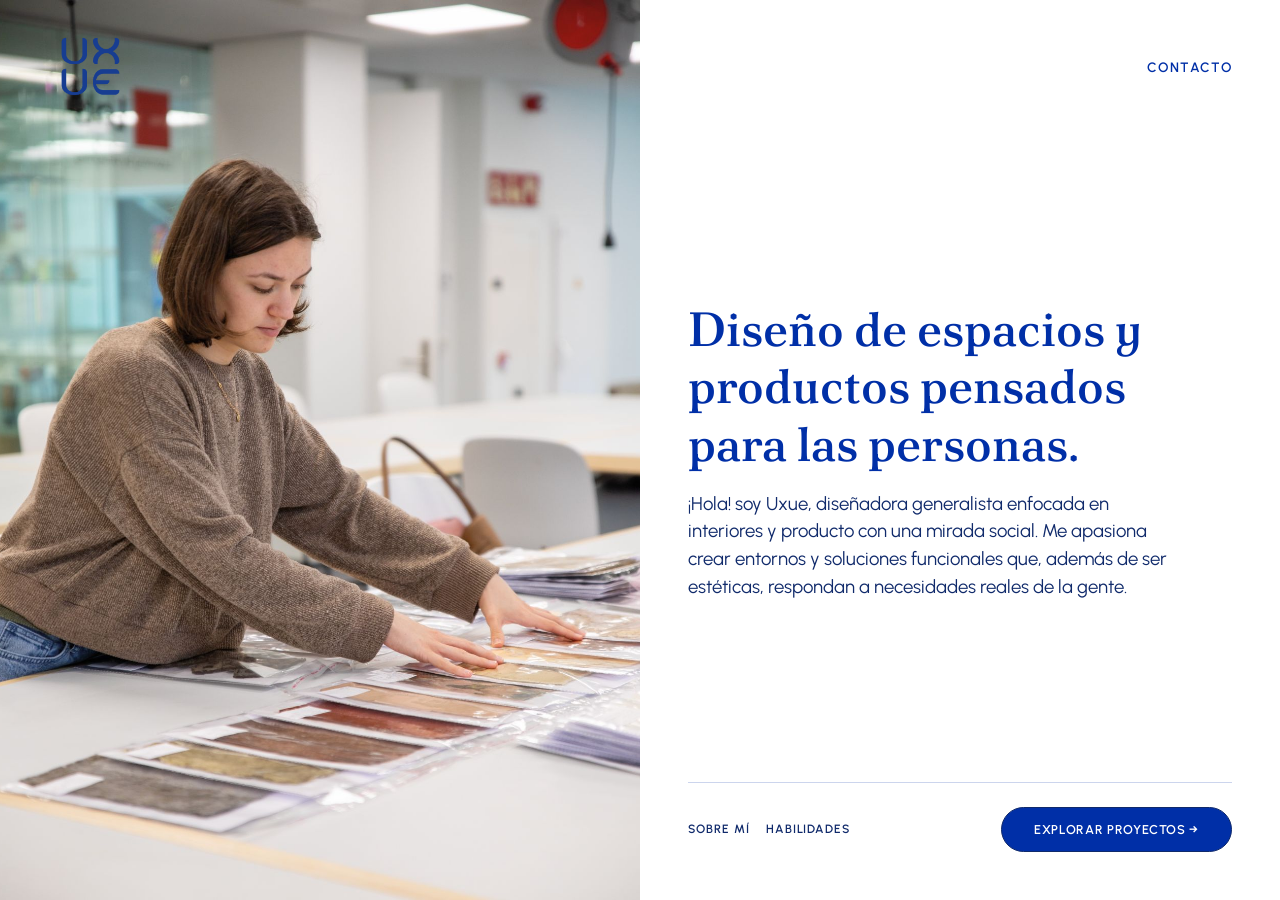
==== index.html @ 24bd2b3d "About Creo la sección "sobre mí" y su respectivo css. Me doy cuenta de que no he tenido el diseño mo" ====
<!doctype html>
<html lang="es">
  <head>
    <meta charset="UTF-8" />
    <meta name="viewport" content="width=device-width, initial-scale=1.0" />
    <title>uxuedesign</title>
    <!--Google fonts-->
    <link rel="preconnect" href="https://fonts.googleapis.com" />
    <link rel="preconnect" href="https://fonts.gstatic.com" crossorigin />
    <!--Títulos: Poltawski Nowi, Texto: Urbanist-->
    <link
      href="https://fonts.googleapis.com/css2?family=Poltawski+Nowy:ital,wght@0,400..700;1,400..700&family=Urbanist:ital,wght@0,100..900;1,100..900&display=swap"
      rel="stylesheet"
    />
    <!--CSS de Bootstrap-->
    <link
      href="https://cdn.jsdelivr.net/npm/bootstrap@5.3.0/dist/css/bootstrap.min.css"
      rel="stylesheet"
    />
    <!--Mi CSS-->
    <link rel="stylesheet" href="css/main.css" />
  </head>
  <body>
    <!--Navbar y logo-->
    <header
      class="cabecera-principal1 position-absolute top-0 start-0 w-100 py-4"
    >
      <div
        class="container-fluid px-4 px-lg-5 d-flex justify-content-between align-items-center"
      >
        <a href="index.html" class="enlace-logo">
          <img src="img/logouxue.png" alt="Uxue Design Logo" class="logo" />
        </a>
        <nav class="navegacion-minima">
          <a href="#contacto" class="enlace-nav">Contacto</a>
        </nav>
      </div>
    </header>

    <!--Hero-->
    <main>
      <section
        id="hero"
        class="seccion-hero container-fluid p-0 overflow-hidden"
      >
        <!--Imagen del hero-->
        <div class="row g-0 min-vh-100">
          <div class="col-12 col-md-6 columna-imagen">
            <img
              src="img/fotohero.jpeg"
              alt="Detalle de diseño de interiores"
              class="imagen-hero-fondo"
            />
          </div>
          <!--Columna derecha-->
          <div
            class="col-12 col-md-6 columna-contenido d-flex flex-column justify-content-between p-4 p-lg-5 text-md-start text-center"
          >
            <!--Texto-->
            <div class="espaciador-superior py-4 py-md-5"></div>

            <div class="bloque-informacion my-auto">
              <h1 class="titulo-principal mb-3">
                Diseño de espacios y productos pensados para las personas.
              </h1>
              <p class="descripcion-hero mb-4">
                ¡Hola! soy Uxue, diseñadora generalista enfocada en interiores y
                producto con una mirada social. Me apasiona crear entornos y
                soluciones funcionales que, además de ser estéticas, respondan a
                necesidades reales de la gente.
              </p>
            </div>
            <!--Botones-->
            <div
              class="bloque-inferior d-flex flex-column flex-sm-row justify-content-between align-items-center gap-3 pt-4 border-top-azul"
            >
              <div class="enlaces-secundarios d-flex gap-3 text-uppercase">
                <a href="about.html" class="enlace-secundario-nav">Sobre mí</a>
                <a href="#habilidades" class="enlace-secundario-nav"
                  >Habilidades</a
                >
              </div>
              <a
                href="proyectos.html"
                class="btn-portfolio-pildora text-decoration-none"
              >
                Explorar Proyectos →
              </a>
            </div>
          </div>
        </div>
      </section>
    </main>

    <!--JavaScript de Bootstrap-->
    <script src="https://cdn.jsdelivr.net/npm/bootstrap@5.3.0/dist/js/bootstrap.bundle.min.js"></script>
  </body>
</html>
---- css/main.css ----
/* Enlaces de CSS */

@import "variables.css";
@import "components/proyectos.css";
@import "components/footer.css";
@import "components/about.css";

/* General */

body {
  background-color: var(--fondo);
  color: var(--azul-vibrante);
  font-family: var(--fuente-cuerpo);
}

/* Navbar */

.cabecera-principal {
  z-index: 10;
  background-color: var(--fondo);
}

.cabecera-principal1 {
  z-index: 10;
}

.logo {
  width: 85px;
  height: 85px;
  object-fit: contain;
}

.enlace-nav {
  font-family: var(--fuente-cuerpo);
  font-weight: 600;
  color: var(--azul-vibrante);
  text-decoration: none;
  font-size: 0.85rem;
  letter-spacing: 0.1em;
  text-transform: uppercase;
}

/* Hero */

.seccion-hero {
  min-height: 100vh;
}

.columna-imagen {
  min-height: 50vh;
  position: relative;
}

.imagen-hero-fondo {
  width: 100%;
  height: 100vh;
  display: block;
  object-fit: cover;
}

.columna-contenido {
  background-color: var(--color-fondo);
  min-height: 50vh;
}

/* Tipografías y botones */

.titulo-principal {
  font-family: var(--fuente-titulos);
  font-weight: 500;
  color: var(--azul-vibrante);
  font-size: calc(1.8rem + 1.5vw);
  line-height: 1.2;
}

.descripcion-hero {
  font-family: var(--fuente-cuerpo);
  color: var(--azul-texto);
  font-size: calc(1rem + 0.2vw);
  line-height: 1.5;
  max-width: 480px;
}

.border-top-azul {
  border-top: 1px solid var(--lineas);
  width: 100%;
}

.enlace-secundario-nav {
  font-family: var(--fuente-cuerpo);
  font-weight: 600;
  font-size: 0.75rem;
  letter-spacing: 0.08em;
  color: var(--azul-texto);
  text-decoration: none;
}

.btn-portfolio-pildora {
  font-family: var(--fuente-cuerpo);
  font-weight: 600;
  font-size: 0.8rem;
  letter-spacing: 0.05em;
  text-transform: uppercase;
  color: var(--fondo);
  background-color: var(--azul-vibrante);
  padding: 0.75rem 2rem;
  border-radius: 50px;
  border: 1px solid var(--azul-texto);
}
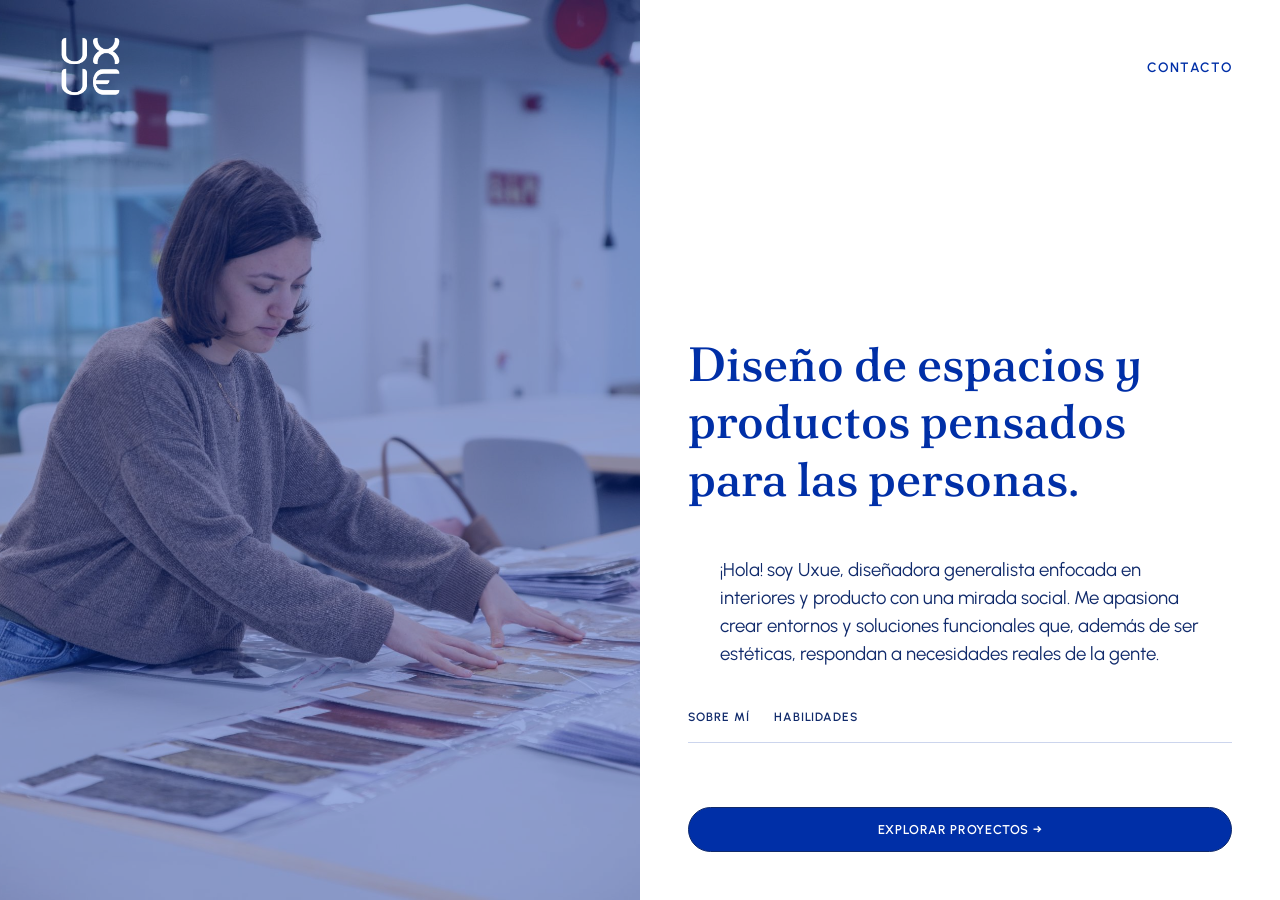
==== commit b3cabe33: "Home responsive en móvil e Ipad" ====
--- a/index.html
+++ b/index.html
@@ -19,17 +19,19 @@
     />
     <!--Mi CSS-->
     <link rel="stylesheet" href="css/main.css" />
+    <!--Favicon-->
+    <link rel="icon" type="image/png" href="img/logouxue.png" />
   </head>
   <body>
     <!--Navbar y logo-->
     <header
-      class="cabecera-principal1 position-absolute top-0 start-0 w-100 py-4"
+      class="cabecera-principal1 cabecera-adaptativa position-absolute top-0 start-0 w-100 py-4 z-3"
     >
       <div
         class="container-fluid px-4 px-lg-5 d-flex justify-content-between align-items-center"
       >
         <a href="index.html" class="enlace-logo">
-          <img src="img/logouxue.png" alt="Uxue Design Logo" class="logo" />
+          <img src="img/logoblanco.png" alt="Uxue Design Logo" class="logo" />
         </a>
         <nav class="navegacion-minima">
           <a href="#contacto" class="enlace-nav">Contacto</a>
@@ -45,44 +47,66 @@
       >
         <!--Imagen del hero-->
         <div class="row g-0 min-vh-100">
-          <div class="col-12 col-md-6 columna-imagen">
+          <div
+            class="col-12 col-md-6 columna-imagen position-relative vh-100 vh-md-100"
+          >
             <img
               src="img/fotohero.jpeg"
               alt="Detalle de diseño de interiores"
               class="imagen-hero-fondo"
             />
+            <div class="capa-filtro-hero"></div>
+            <!--Texto-->
+            <div
+              class="position-absolute top-50 start-50 translate-middle w-100 px-4 text-center z-2 d-md-none"
+            >
+              <h1 class="titulo-principal text-white mb-0">uxuedesign</h1>
+            </div>
           </div>
-          <!--Columna derecha-->
+
           <div
-            class="col-12 col-md-6 columna-contenido d-flex flex-column justify-content-between p-4 p-lg-5 text-md-start text-center"
+            class="col-12 col-md-6 columna-contenido d-flex flex-column justify-content-between justify-content-md-end p-5 text-md-start text-center vh-100 vh-md-auto bg-dark-movil"
           >
-            <!--Texto-->
-            <div class="espaciador-superior py-4 py-md-5"></div>
+            <div class="espaciador-superior py-4 py-md-3"></div>
 
-            <div class="bloque-informacion my-auto">
-              <h1 class="titulo-principal mb-3">
+            <div
+              class="bloque-informacion w-100 d-flex flex-column justify-content-around flex-grow-1 flex-md-grow-0 py-3"
+            >
+              <h2 class="titulo-secundario-hero text-white-movil m-0">
                 Diseño de espacios y productos pensados para las personas.
-              </h1>
-              <p class="descripcion-hero mb-4">
+              </h2>
+
+              <p class="descripcion-hero text-white-movil mx-auto m-0">
                 ¡Hola! soy Uxue, diseñadora generalista enfocada en interiores y
                 producto con una mirada social. Me apasiona crear entornos y
                 soluciones funcionales que, además de ser estéticas, respondan a
                 necesidades reales de la gente.
               </p>
-            </div>
-            <!--Botones-->
-            <div
-              class="bloque-inferior d-flex flex-column flex-sm-row justify-content-between align-items-center gap-3 pt-4 border-top-azul"
-            >
-              <div class="enlaces-secundarios d-flex gap-3 text-uppercase">
-                <a href="about.html" class="enlace-secundario-nav">Sobre mí</a>
-                <a href="#habilidades" class="enlace-secundario-nav"
+
+              <!--Botones-->
+
+              <div
+                class="enlaces-secundarios d-flex justify-content-center justify-content-md-start gap-4 text-uppercase pb-3 border-bottom-fino m-0"
+              >
+                <a
+                  href="about.html"
+                  class="enlace-secundario-nav text-white-movil"
+                  >Sobre mí</a
+                >
+                <a
+                  href="#habilidades"
+                  class="enlace-secundario-nav text-white-movil"
                   >Habilidades</a
                 >
               </div>
+            </div>
+
+            <div
+              class="bloque-inferior d-flex justify-content-center justify-content-md-start align-items-center pt-2 mb-4 mb-md-0"
+            >
               <a
                 href="proyectos.html"
-                class="btn-portfolio-pildora text-decoration-none"
+                class="btn-portfolio-pildora text-decoration-none w-100 w-sm-auto text-center"
               >
                 Explorar Proyectos →
               </a>
@@ -91,6 +115,36 @@
         </div>
       </section>
     </main>
+    <!-- Footer (aquí solo el de tipo móvil)-->
+    <footer
+      class="pie-pagina-compacto container-fluid px-4 pb-4 pt-2 d-block d-md-none"
+    >
+      <div class="linea-separadora-fina mb-4"></div>
+      <div
+        class="d-flex flex-column flex-sm-row justify-content-between align-items-center gap-3 text-center text-sm-start"
+      >
+        <div class="bloque-copy-corto">
+          <span class="texto-copyright-min d-block">© 2026 uxuedesign</span>
+          <span class="texto-sub-min">Tecnología de Diseño para Internet.</span>
+        </div>
+        <div class="redes-minimas d-flex gap-4">
+          <a
+            href="https://www.linkedin.com/in/uxue-moyano-mart%C3%AD/"
+            target="_blank"
+            rel="noopener"
+            class="enlace-min-footer"
+            >LinkedIn</a
+          >
+          <a
+            href="https://www.instagram.com/uxuedesign/"
+            target="_blank"
+            rel="noopener"
+            class="enlace-min-footer"
+            >Instagram</a
+          >
+        </div>
+      </div>
+    </footer>
 
     <!--JavaScript de Bootstrap-->
     <script src="https://cdn.jsdelivr.net/npm/bootstrap@5.3.0/dist/js/bootstrap.bundle.min.js"></script>
--- a/css/main.css
+++ b/css/main.css
@@ -58,6 +58,17 @@
   object-fit: cover;
 }
 
+.capa-filtro-hero {
+  position: absolute;
+  top: 0;
+  left: 0;
+  width: 100%;
+  height: 100%;
+  background-color: rgba(0, 47, 167, 0.4); /* Tu azul vibrante translúcido */
+  z-index: 1;
+  pointer-events: none;
+}
+
 .columna-contenido {
   background-color: var(--color-fondo);
   min-height: 50vh;
@@ -107,3 +118,55 @@
   border-radius: 50px;
   border: 1px solid var(--azul-texto);
 }
+
+/* -- Responsive -- */
+
+.titulo-principal {
+  font-size: 3rem;
+  font-family: var(--fuente-cuerpo);
+}
+
+.titulo-secundario-hero {
+  font-size: 2.5rem;
+  font-family: var(--fuente-titulos);
+}
+
+/* Contacto blanco */
+.cabecera-adaptativa .enlace-nav {
+  color: #ffffff !important;
+}
+
+/* Línea sutil decorativa para el menú intermedio de móvil */
+.border-bottom-fino {
+  border-bottom: 1px solid var(--lineas);
+  width: 100%;
+}
+
+@media (min-width: 768px) {
+  .cabecera-adaptativa .enlace-nav {
+    color: var(--azul-vibrante) !important;
+  }
+
+  .titulo-secundario-hero {
+    font-size: 3rem !important;
+    margin-bottom: 1.5rem !important;
+  }
+
+  .bloque-informacion {
+    justify-content: flex-end !important;
+    gap: 1.5rem !important; /* Estrecha la separación entre h2, texto y enlaces */
+    margin-bottom: 2.5rem !important; /* Hueco limpio antes del botón de proyectos */
+  }
+
+  .bloque-informacion .enlaces-secundarios {
+    margin-top: 1rem !important;
+  }
+}
+
+/* Logo más pequeño en móvil */
+@media (max-width: 767px) {
+  .logo {
+    width: 60px;
+    height: 60px;
+  }
+}
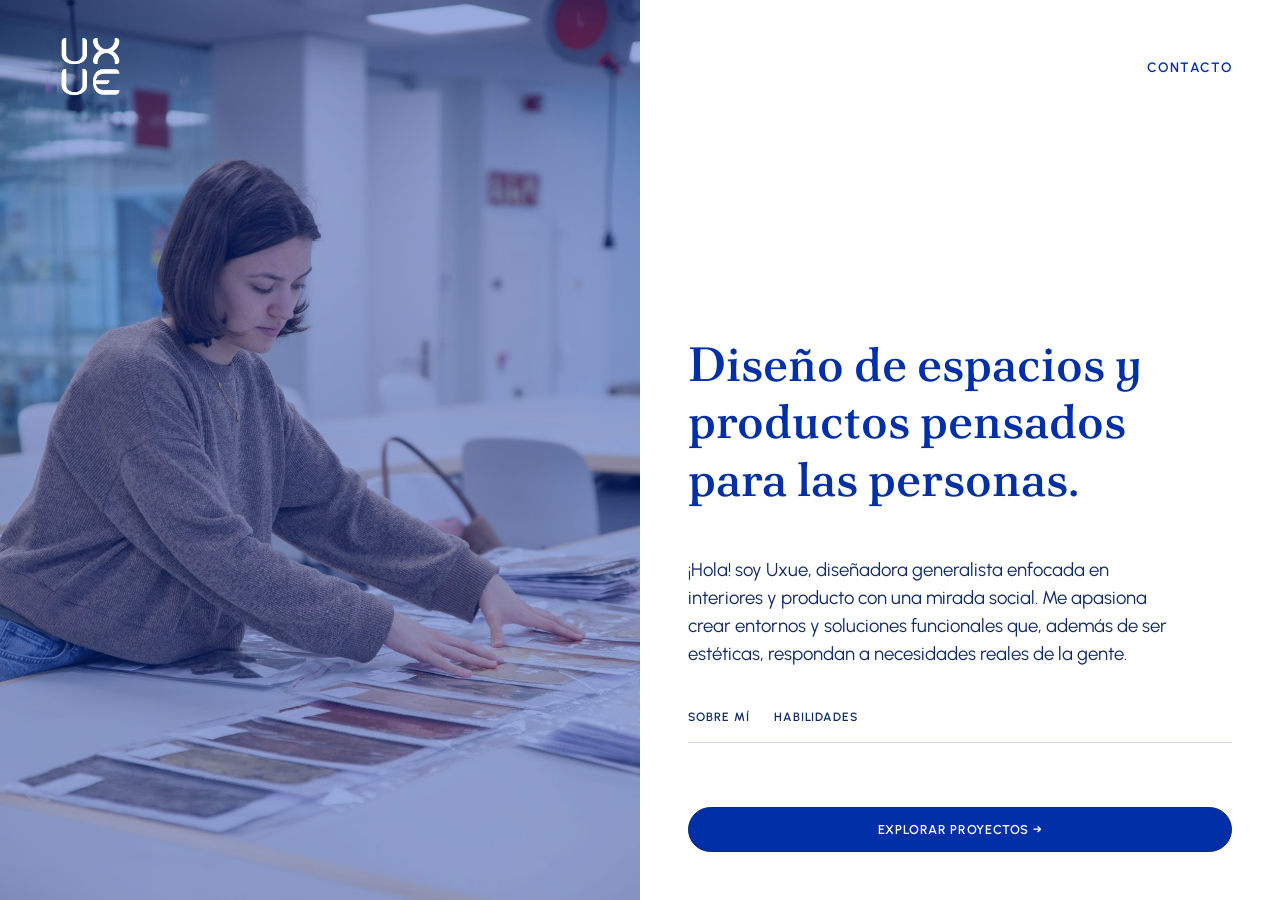
==== commit 533434ce: "Proyectos responsive Hago que la página de proyectos se adapte a móvil y a Ipad. Creo el menú hambur" ====
--- a/index.html
+++ b/index.html
@@ -76,7 +76,7 @@
                 Diseño de espacios y productos pensados para las personas.
               </h2>
 
-              <p class="descripcion-hero text-white-movil mx-auto m-0">
+              <p class="descripcion-hero text-white-movil mx-auto ms-md-0 m-0">
                 ¡Hola! soy Uxue, diseñadora generalista enfocada en interiores y
                 producto con una mirada social. Me apasiona crear entornos y
                 soluciones funcionales que, además de ser estéticas, respondan a
--- a/css/main.css
+++ b/css/main.css
@@ -4,6 +4,7 @@
 @import "components/proyectos.css";
 @import "components/footer.css";
 @import "components/about.css";
+@import "components/menu.css";
 
 /* General */
 
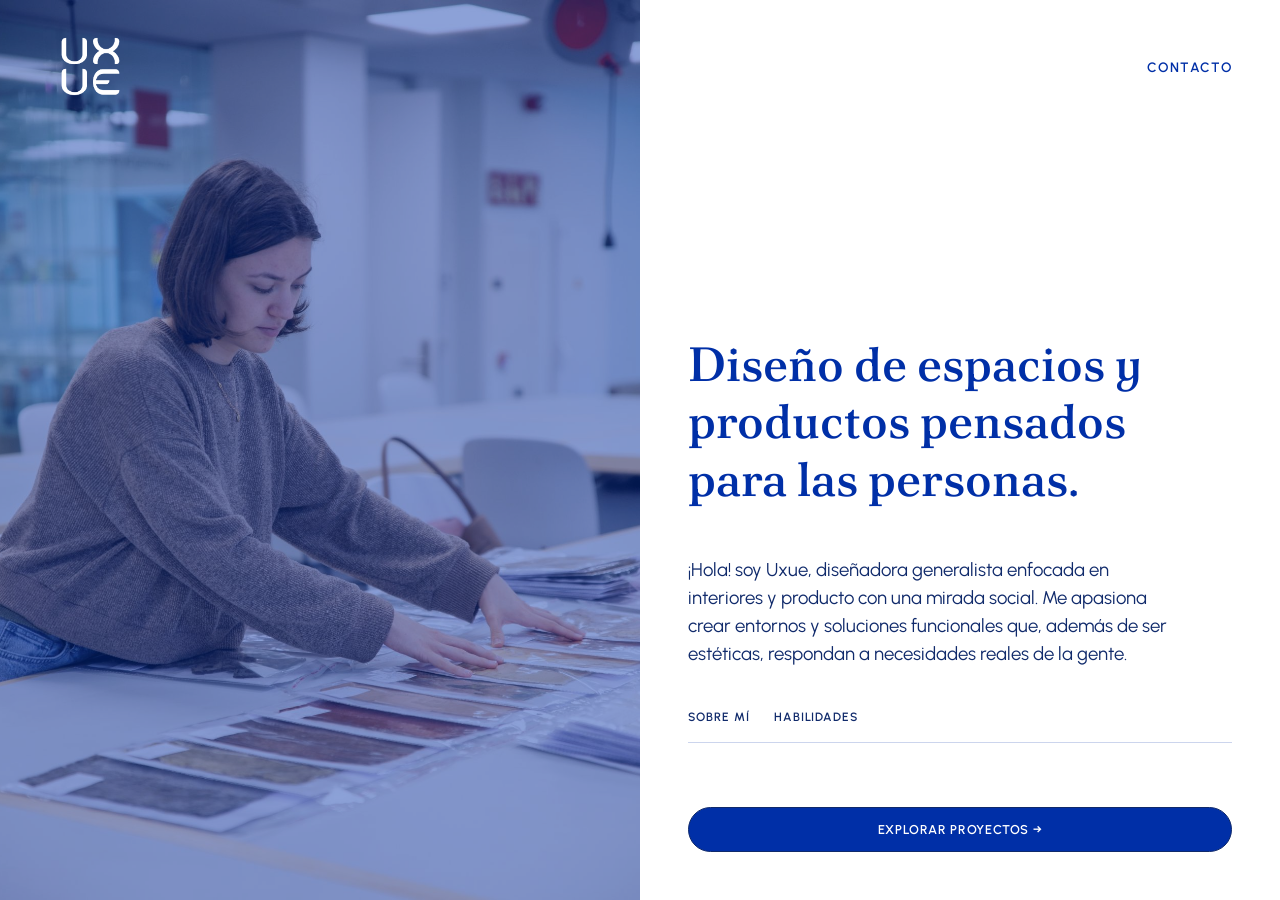
==== commit 06f63de9: "Contacto Creo la página de contacto en html y css responsive (mobile-first). Creo la página de JavaS" ====
--- a/index.html
+++ b/index.html
@@ -34,7 +34,7 @@
           <img src="img/logoblanco.png" alt="Uxue Design Logo" class="logo" />
         </a>
         <nav class="navegacion-minima">
-          <a href="#contacto" class="enlace-nav">Contacto</a>
+          <a href="contacto.html" class="enlace-nav">Contacto</a>
         </nav>
       </div>
     </header>
--- a/css/main.css
+++ b/css/main.css
@@ -5,6 +5,7 @@
 @import "components/footer.css";
 @import "components/about.css";
 @import "components/menu.css";
+@import "components/contacto.css";
 
 /* General */
 
@@ -65,7 +66,7 @@
   left: 0;
   width: 100%;
   height: 100%;
-  background-color: rgba(0, 47, 167, 0.4); /* Tu azul vibrante translúcido */
+  background-color: var(--filtro);
   z-index: 1;
   pointer-events: none;
 }
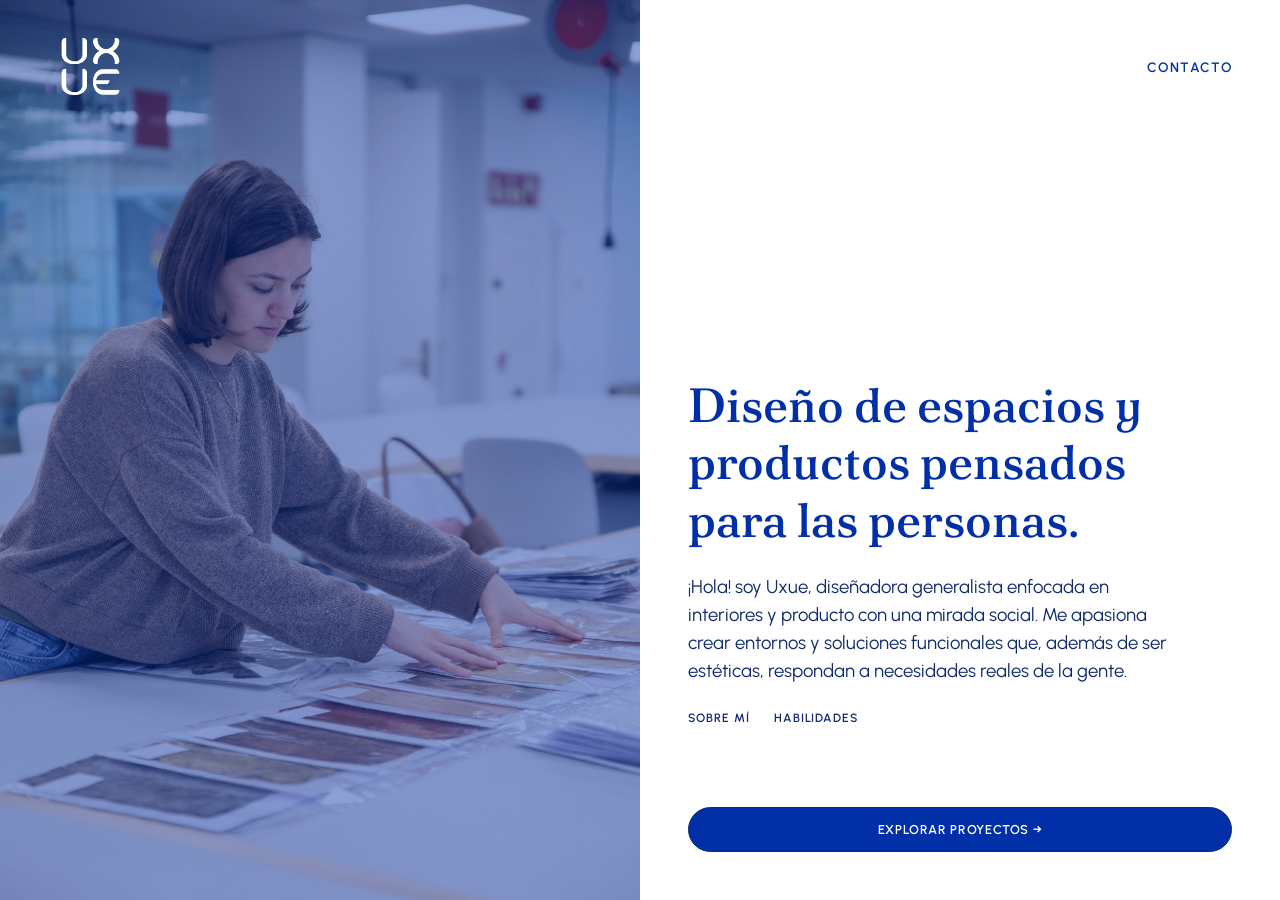
==== commit 5ecc12d8: "Habilidades Creación del html de habilidades con su css (también responsive desde el principio). Cor" ====
--- a/index.html
+++ b/index.html
@@ -94,7 +94,7 @@
                   >Sobre mí</a
                 >
                 <a
-                  href="#habilidades"
+                  href="habilidades.html"
                   class="enlace-secundario-nav text-white-movil"
                   >Habilidades</a
                 >
--- a/css/main.css
+++ b/css/main.css
@@ -6,6 +6,7 @@
 @import "components/about.css";
 @import "components/menu.css";
 @import "components/contacto.css";
+@import "components/habilidades.css";
 
 /* General */
 
@@ -13,23 +14,6 @@
   background-color: var(--fondo);
   color: var(--azul-vibrante);
   font-family: var(--fuente-cuerpo);
-}
-
-/* Navbar */
-
-.cabecera-principal {
-  z-index: 10;
-  background-color: var(--fondo);
-}
-
-.cabecera-principal1 {
-  z-index: 10;
-}
-
-.logo {
-  width: 85px;
-  height: 85px;
-  object-fit: contain;
 }
 
 .enlace-nav {
@@ -133,42 +117,19 @@
   font-family: var(--fuente-titulos);
 }
 
-/* Contacto blanco */
-.cabecera-adaptativa .enlace-nav {
-  color: #ffffff !important;
-}
-
-/* Línea sutil decorativa para el menú intermedio de móvil */
-.border-bottom-fino {
-  border-bottom: 1px solid var(--lineas);
-  width: 100%;
-}
-
 @media (min-width: 768px) {
-  .cabecera-adaptativa .enlace-nav {
-    color: var(--azul-vibrante) !important;
-  }
-
   .titulo-secundario-hero {
-    font-size: 3rem !important;
-    margin-bottom: 1.5rem !important;
+    font-size: 3rem;
+    margin-bottom: 1.5rem;
   }
 
   .bloque-informacion {
-    justify-content: flex-end !important;
-    gap: 1.5rem !important; /* Estrecha la separación entre h2, texto y enlaces */
-    margin-bottom: 2.5rem !important; /* Hueco limpio antes del botón de proyectos */
+    justify-content: flex-end;
+    gap: 1.5rem;
+    margin-bottom: 2.5rem;
   }
 
   .bloque-informacion .enlaces-secundarios {
-    margin-top: 1rem !important;
+    margin-top: 1rem;
   }
 }
-
-/* Logo más pequeño en móvil */
-@media (max-width: 767px) {
-  .logo {
-    width: 60px;
-    height: 60px;
-  }
-}
